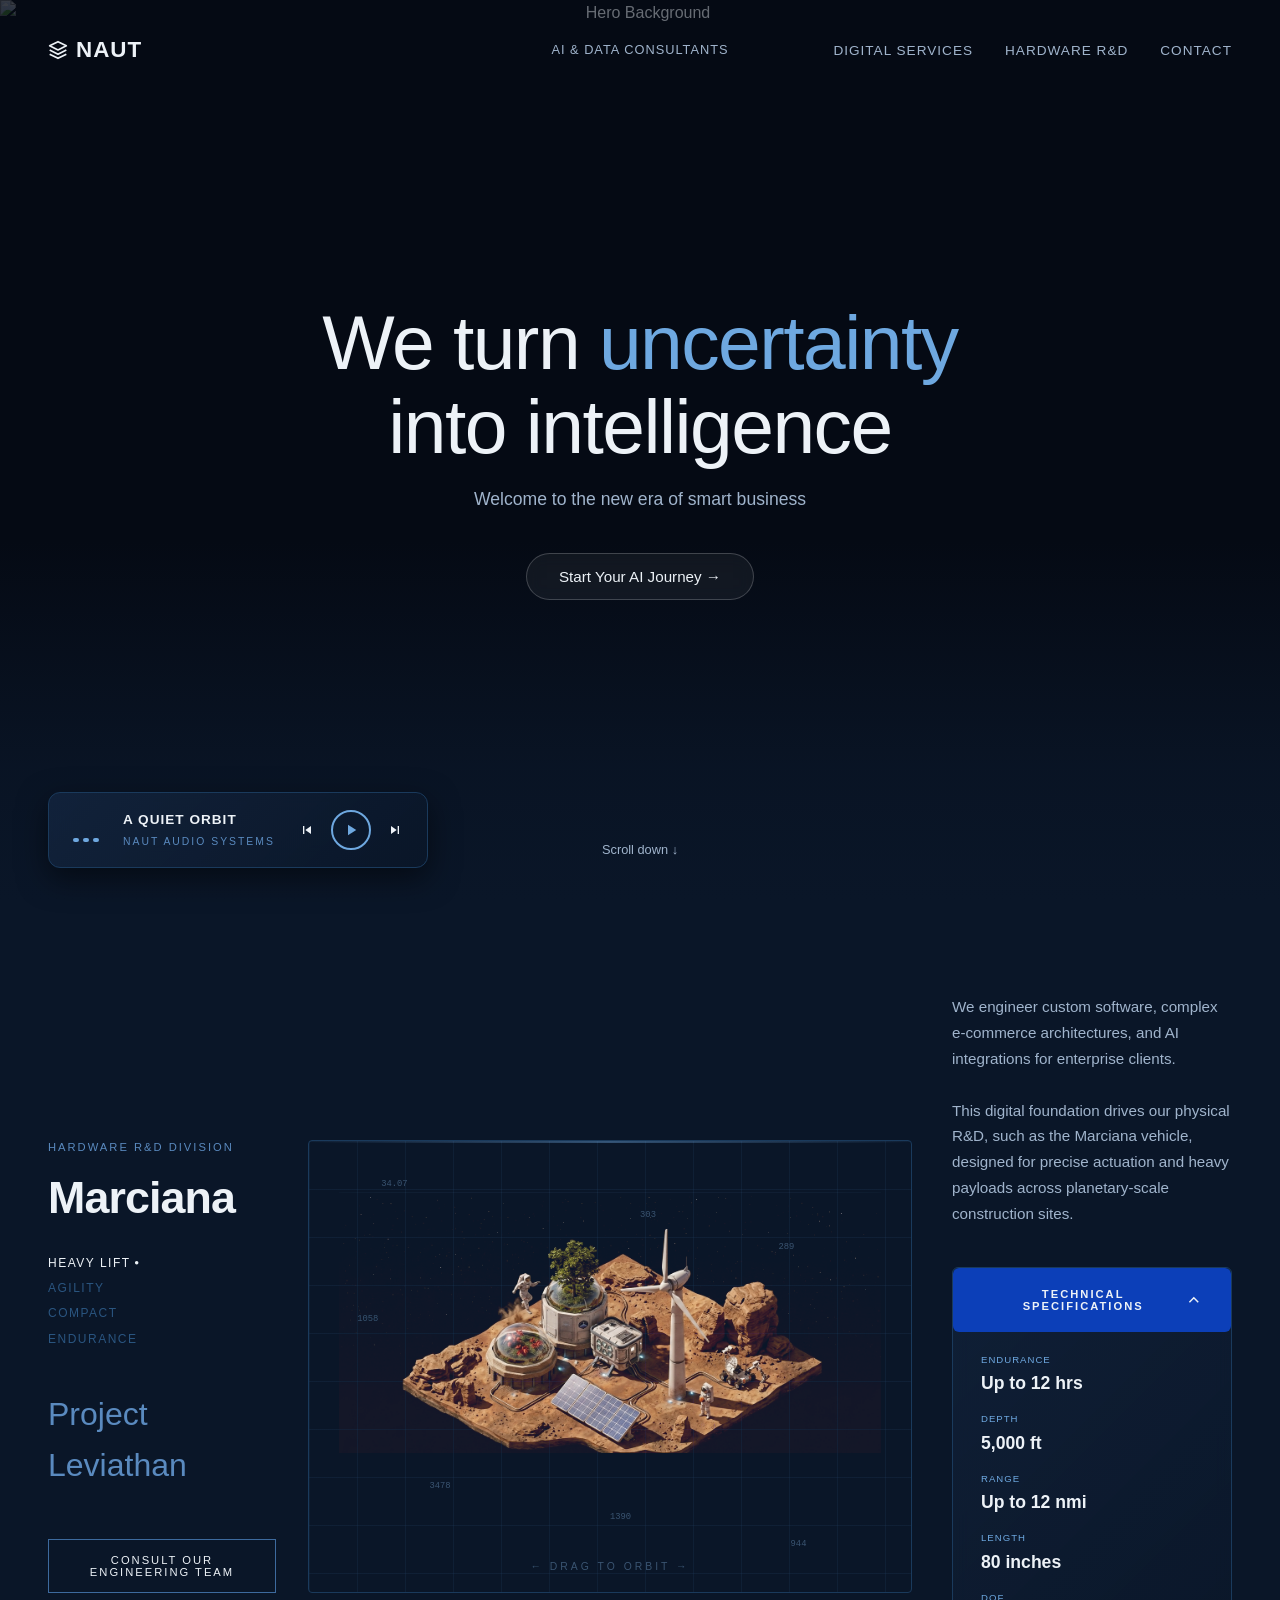
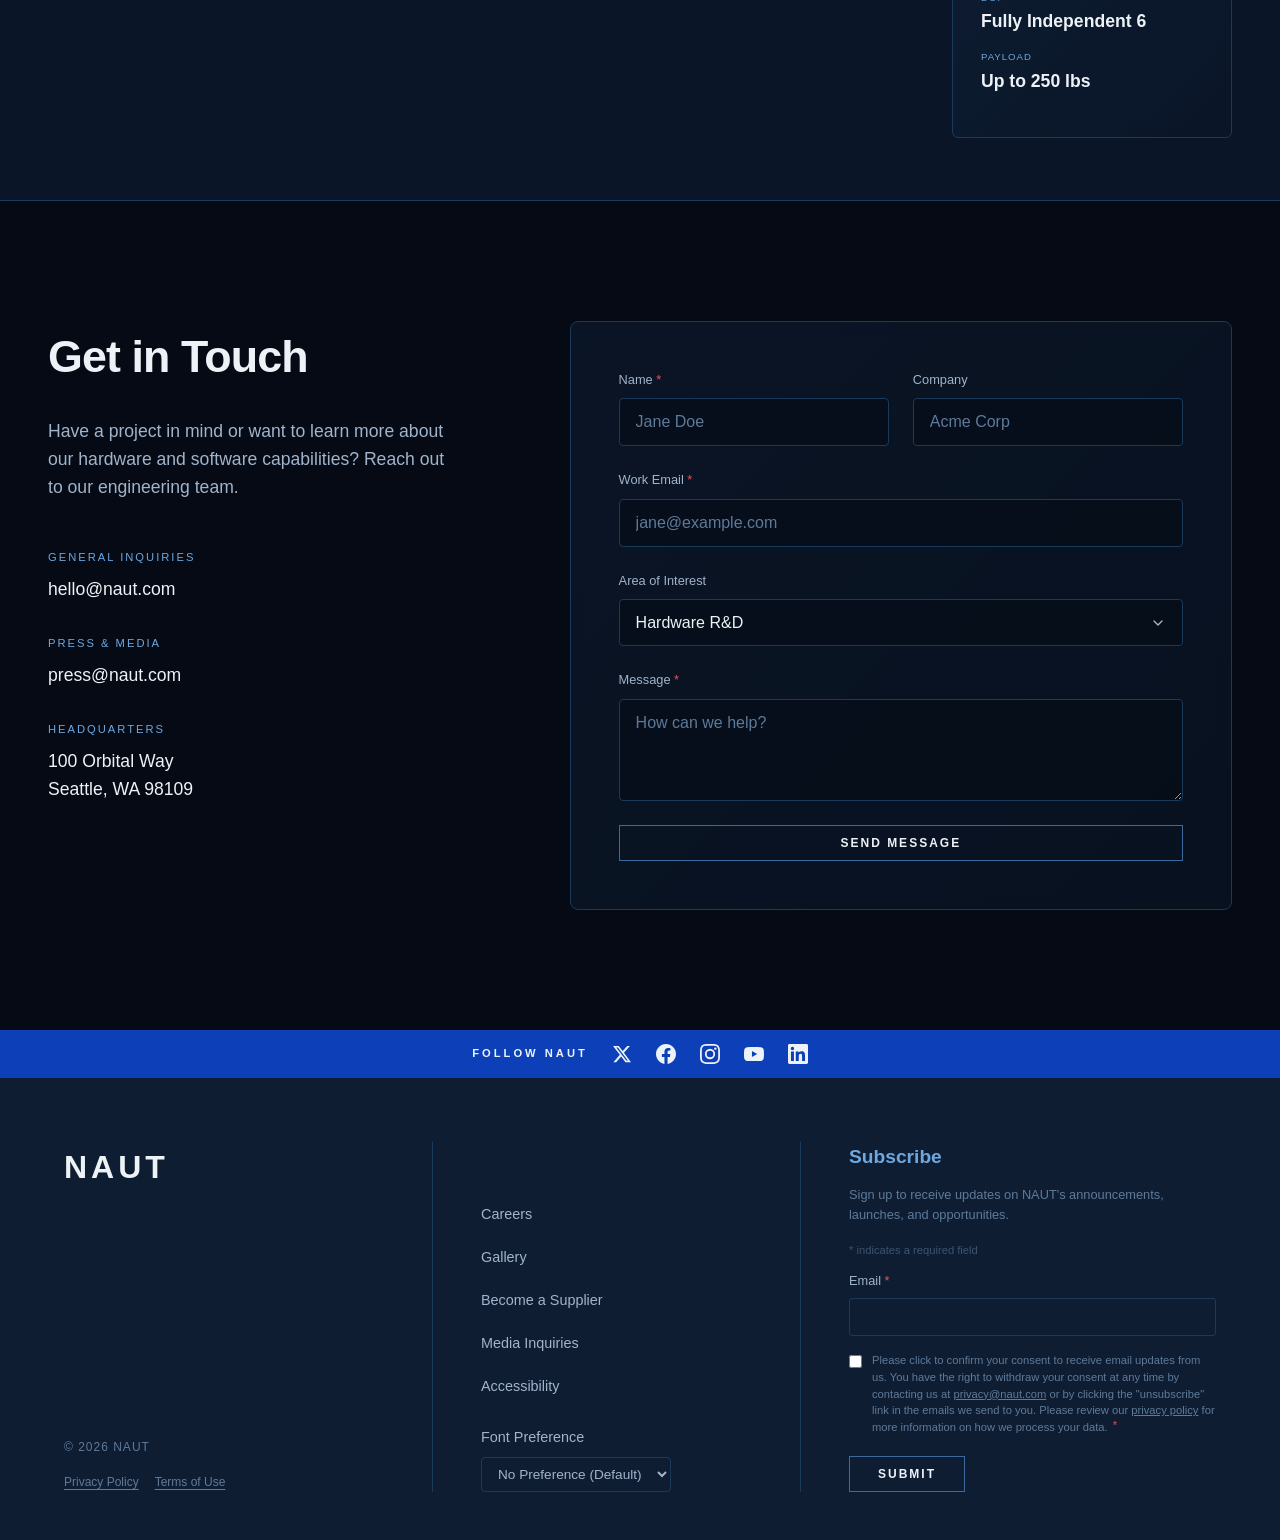
==== index.html @ 8560b568 "Initial commit: Platform foundation and documentation setup" ====
<!DOCTYPE html>
<html lang="en">

<head>
    <meta charset="UTF-8">
    <meta name="viewport" content="width=device-width, initial-scale=1.0">
    <title>NAUT | Software & Engineering Solutions</title>
    <link rel="stylesheet" href="css/styles.css">
</head>

<body>

    <header>
        <div class="logo">
            <svg viewBox="0 0 24 24" width="20" height="20" fill="currentColor" style="margin-right: 8px;"><path d="M12 2L2 7l10 5 10-5-10-5zM2 17l10 5 10-5M2 12l10 5 10-5" stroke="currentColor" stroke-width="2" stroke-linejoin="round" fill="none"/></svg>
            NAUT
        </div>
        <div class="header-subtitle">AI & Data Consultants</div>
        <button class="burger" id="burger-btn" aria-label="Toggle menu">
            <span></span>
            <span></span>
            <span></span>
        </button>
        <nav id="main-nav">
            <ul>
                <li><a href="#solutions">Digital Services</a></li>
                <li><a href="#technology">Hardware R&D</a></li>
                <li><a href="#contact">Contact</a></li>
            </ul>
        </nav>
    </header>

    <section class="hero">
        <img src="assets/images/Gemini_Generated_Image_1kzd0q1kzd0q1kzd.png" class="hero-bg" alt="Hero Background">
        <div class="hero-overlay"></div>
        <div class="hero-content">
            <h1>We turn <span class="text-highlight">uncertainty</span><br>into intelligence</h1>
            <p>Welcome to the new era of smart business</p>
            <button class="btn btn-pill">Start Your AI Journey &rarr;</button>
        </div>
        <div class="scroll-down">
            Scroll down &darr;
        </div>
    </section>

    <section id="solutions" class="showcase">

                <div class="showcase-left">
            <span class="showcase-label">Hardware R&D Division</span>
            <h2 class="showcase-title">Marciana</h2>
            <ul class="showcase-tags" id="showcase-tags">
                <li class="active" data-category="heavy-lift">Heavy Lift</li>
                <li data-category="agility">Agility</li>
                <li data-category="compact">Compact</li>
                <li data-category="endurance">Endurance</li>
            </ul>
            <p class="showcase-subtitle">Project Leviathan</p>
            <button class="btn-outline">Consult Our Engineering Team</button>
        </div>

                <div class="showcase-center">
            <div class="grid-viewport">
                                <span class="coord" style="top:8%;left:12%">34.07</span>
                <span class="coord" style="top:15%;left:55%">303</span>
                <span class="coord" style="top:22%;left:78%">289</span>
                <span class="coord" style="top:38%;left:8%">1058</span>
                <span class="coord" style="top:50%;left:30%">172</span>
                <span class="coord" style="top:62%;left:65%">864</span>
                <span class="coord" style="top:75%;left:20%">3478</span>
                <span class="coord" style="top:82%;left:50%">1390</span>
                <span class="coord" style="top:88%;left:80%">944</span>

                <img src="assets/images/base-marciana.png" alt="Base Marciana" class="base-marciana">
                <span class="orbit-hint">← Drag to orbit →</span>
            </div>
        </div>

                <div class="showcase-right">
            <p class="showcase-desc" id="showcase-desc">
                We engineer custom software, complex e-commerce architectures, and AI integrations for enterprise clients. 
                <br><br>
                This digital foundation drives our physical R&D, such as the Marciana vehicle, designed for precise actuation and heavy payloads across planetary-scale construction sites.
            </p>

            <div class="specs-panel">
                <button class="specs-panel-header" id="specs-toggle" aria-expanded="true">
                    <span>Technical Specifications</span>
                    <svg class="specs-chevron" viewBox="0 0 24 24" width="18" height="18" fill="none" stroke="currentColor" stroke-width="2"><polyline points="6 9 12 15 18 9"/></svg>
                </button>
                <div class="specs-body open" id="specs-body">
                    <div class="spec-row">
                        <div class="spec-label" id="spec-label-0">Endurance</div>
                        <div class="spec-value" id="spec-value-0">Up to 12 hrs</div>
                    </div>
                    <div class="spec-row">
                        <div class="spec-label" id="spec-label-1">Depth</div>
                        <div class="spec-value" id="spec-value-1">5,000 ft</div>
                    </div>
                    <div class="spec-row">
                        <div class="spec-label" id="spec-label-2">Range</div>
                        <div class="spec-value" id="spec-value-2">Up to 12 nmi</div>
                    </div>
                    <div class="spec-row">
                        <div class="spec-label" id="spec-label-3">Length</div>
                        <div class="spec-value" id="spec-value-3">80 inches</div>
                    </div>
                    <div class="spec-row">
                        <div class="spec-label" id="spec-label-4">DoF</div>
                        <div class="spec-value" id="spec-value-4">Fully Independent 6</div>
                    </div>
                    <div class="spec-row">
                        <div class="spec-label" id="spec-label-5">Payload</div>
                        <div class="spec-value" id="spec-value-5">Up to 250 lbs</div>
                    </div>
                </div>
            </div>
        </div>

    </section>

    <section id="contact" class="contact-section">
        <div class="contact-container">
            <div class="contact-info">
                <h2>Get in Touch</h2>
                <p>Have a project in mind or want to learn more about our hardware and software capabilities? Reach out to our engineering team.</p>
                <div class="contact-details">
                    <div class="contact-item">
                        <span class="contact-label">General Inquiries</span>
                        <a href="mailto:hello@naut.com">hello@naut.com</a>
                    </div>
                    <div class="contact-item">
                        <span class="contact-label">Press & Media</span>
                        <a href="mailto:press@naut.com">press@naut.com</a>
                    </div>
                    <div class="contact-item">
                        <span class="contact-label">Headquarters</span>
                        <address>100 Orbital Way<br>Seattle, WA 98109</address>
                    </div>
                </div>
            </div>
            <div class="contact-form-wrapper">
                <form class="contact-form" onsubmit="return false;">
                    <div class="form-row">
                        <div class="form-group">
                            <label for="contact-name">Name <span class="req">*</span></label>
                            <input type="text" id="contact-name" placeholder="Jane Doe" required>
                        </div>
                        <div class="form-group">
                            <label for="contact-company">Company</label>
                            <input type="text" id="contact-company" placeholder="Acme Corp">
                        </div>
                    </div>
                    <div class="form-group">
                        <label for="contact-email">Work Email <span class="req">*</span></label>
                        <input type="email" id="contact-email" placeholder="jane@example.com" required>
                    </div>
                    <div class="form-group">
                        <label for="contact-interest">Area of Interest</label>
                        <select id="contact-interest">
                            <option value="hardware">Hardware R&D</option>
                            <option value="software">Digital Services</option>
                            <option value="other">Other / General</option>
                        </select>
                    </div>
                    <div class="form-group">
                        <label for="contact-message">Message <span class="req">*</span></label>
                        <textarea id="contact-message" rows="4" placeholder="How can we help?" required></textarea>
                    </div>
                    <button type="submit" class="btn-submit">Send Message</button>
                </form>
            </div>
        </div>
    </section>

    <footer>
                <div class="footer-social-bar">
            <span>Follow NAUT</span>
            <a href="#" aria-label="X / Twitter">
                <svg viewBox="0 0 24 24"><path d="M18.244 2.25h3.308l-7.227 8.26 8.502 11.24H16.17l-5.214-6.817L4.99 21.75H1.68l7.73-8.835L1.254 2.25H8.08l4.713 6.231zm-1.161 17.52h1.833L7.084 4.126H5.117z"/></svg>
            </a>
            <a href="#" aria-label="Facebook">
                <svg viewBox="0 0 24 24"><path d="M24 12.073c0-6.627-5.373-12-12-12s-12 5.373-12 12c0 5.99 4.388 10.954 10.125 11.854v-8.385H7.078v-3.47h3.047V9.43c0-3.007 1.792-4.669 4.533-4.669 1.312 0 2.686.235 2.686.235v2.953H15.83c-1.491 0-1.956.925-1.956 1.874v2.25h3.328l-.532 3.47h-2.796v8.385C19.612 23.027 24 18.062 24 12.073z"/></svg>
            </a>
            <a href="#" aria-label="Instagram">
                <svg viewBox="0 0 24 24"><path d="M12 2.163c3.204 0 3.584.012 4.85.07 3.252.148 4.771 1.691 4.919 4.919.058 1.265.069 1.645.069 4.849 0 3.205-.012 3.584-.069 4.849-.149 3.225-1.664 4.771-4.919 4.919-1.266.058-1.644.07-4.85.07-3.204 0-3.584-.012-4.849-.07-3.26-.149-4.771-1.699-4.919-4.92-.058-1.265-.07-1.644-.07-4.849 0-3.204.013-3.583.07-4.849.149-3.227 1.664-4.771 4.919-4.919 1.266-.057 1.645-.069 4.849-.069zM12 0C8.741 0 8.333.014 7.053.072 2.695.272.273 2.69.073 7.052.014 8.333 0 8.741 0 12c0 3.259.014 3.668.072 4.948.2 4.358 2.618 6.78 6.98 6.98C8.333 23.986 8.741 24 12 24c3.259 0 3.668-.014 4.948-.072 4.354-.2 6.782-2.618 6.979-6.98.059-1.28.073-1.689.073-4.948 0-3.259-.014-3.667-.072-4.947-.196-4.354-2.617-6.78-6.979-6.98C15.668.014 15.259 0 12 0zm0 5.838a6.162 6.162 0 100 12.324 6.162 6.162 0 000-12.324zM12 16a4 4 0 110-8 4 4 0 010 8zm6.406-11.845a1.44 1.44 0 100 2.881 1.44 1.44 0 000-2.881z"/></svg>
            </a>
            <a href="#" aria-label="YouTube">
                <svg viewBox="0 0 24 24"><path d="M23.498 6.186a3.016 3.016 0 00-2.122-2.136C19.505 3.545 12 3.545 12 3.545s-7.505 0-9.377.505A3.017 3.017 0 00.502 6.186C0 8.07 0 12 0 12s0 3.93.502 5.814a3.016 3.016 0 002.122 2.136c1.871.505 9.376.505 9.376.505s7.505 0 9.377-.505a3.015 3.015 0 002.122-2.136C24 15.93 24 12 24 12s0-3.93-.502-5.814zM9.545 15.568V8.432L15.818 12l-6.273 3.568z"/></svg>
            </a>
            <a href="#" aria-label="LinkedIn">
                <svg viewBox="0 0 24 24"><path d="M20.447 20.452h-3.554v-5.569c0-1.328-.027-3.037-1.852-3.037-1.853 0-2.136 1.445-2.136 2.939v5.667H9.351V9h3.414v1.561h.046c.477-.9 1.637-1.85 3.37-1.85 3.601 0 4.267 2.37 4.267 5.455v6.286zM5.337 7.433a2.062 2.062 0 01-2.063-2.065 2.064 2.064 0 112.063 2.065zm1.782 13.019H3.555V9h3.564v11.452zM22.225 0H1.771C.792 0 0 .774 0 1.729v20.542C0 23.227.792 24 1.771 24h20.451C23.2 24 24 23.227 24 22.271V1.729C24 .774 23.2 0 22.222 0h.003z"/></svg>
            </a>
        </div>

                <div class="footer-main">

                        <div class="footer-brand">
                <div class="footer-logo">NAUT</div>
                <div>
                    <p class="footer-copyright">&copy; 2026 NAUT</p>
                    <div class="footer-legal">
                        <a href="#">Privacy Policy</a>
                        <a href="#">Terms of Use</a>
                    </div>
                </div>
            </div>

                        <nav class="footer-nav">
                <a href="#">Careers</a>
                <a href="#">Gallery</a>
                <a href="#">Become a Supplier</a>
                <a href="#">Media Inquiries</a>
                <a href="#">Accessibility</a>
                <div class="font-pref">
                    <label>Font Preference</label>
                    <select>
                        <option>No Preference (Default)</option>
                        <option>Sans-Serif</option>
                        <option>Serif</option>
                        <option>Monospace</option>
                    </select>
                </div>
            </nav>

                        <div class="footer-subscribe">
                <h3>Subscribe</h3>
                <p>Sign up to receive updates on NAUT's announcements, launches, and opportunities.</p>
                <p class="required-note">* indicates a required field</p>
                <form onsubmit="return false;">
                    <label class="email-label">Email <span class="req">*</span></label>
                    <input type="email" id="footer-email" placeholder="" required>
                    <div class="consent">
                        <input type="checkbox" id="footer-consent">
                        <span>
                            Please click to confirm your consent to receive email updates from us. You have the right to withdraw your consent at any time by contacting us at <a href="#">privacy@naut.com</a> or by clicking the "unsubscribe" link in the emails we send to you. Please review our <a href="#">privacy policy</a> for more information on how we process your data. <span class="req">*</span>
                        </span>
                    </div>
                    <button type="submit" class="btn-submit">Submit</button>
                </form>
            </div>

        </div>
    <!-- Audio Player Component -->
    <div class="audio-player">
        <audio id="bg-audio">
            <source src="assets/audio/A_Quiet_Orbit.mp3" type="audio/mpeg">
        </audio>
        <div class="eq-visualizer">
            <span class="bar"></span>
            <span class="bar"></span>
            <span class="bar"></span>
        </div>
        <div class="track-info">
            <div class="track-title" id="track-title-el">A QUIET ORBIT</div>
            <div class="track-artist" id="track-artist-el">NAUT AUDIO SYSTEMS</div>
        </div>
        <div class="player-controls">
            <button class="ctrl-btn prev-btn" aria-label="Previous">
                <svg viewBox="0 0 24 24" width="16" height="16" fill="currentColor"><path d="M6 6h2v12H6zm3.5 6l8.5 6V6z"/></svg>
            </button>
            <button class="ctrl-btn play-btn" id="play-pause-btn" aria-label="Play/Pause">
                <!-- Play Icon -->
                <svg class="play-icon" viewBox="0 0 24 24" width="18" height="18" fill="currentColor"><path d="M8 5v14l11-7z"/></svg>
                <!-- Pause Icon -->
                <svg class="pause-icon" viewBox="0 0 24 24" width="18" height="18" fill="currentColor" style="display:none;"><path d="M6 19h4V5H6v14zm8-14v14h4V5h-4z"/></svg>
            </button>
            <button class="ctrl-btn next-btn" aria-label="Next">
                <svg viewBox="0 0 24 24" width="16" height="16" fill="currentColor"><path d="M6 18l8.5-6L6 6v12zM16 6v12h2V6h-2z"/></svg>
            </button>
        </div>
    </div>

    <script>
        // Burger menu toggle
        const burger = document.getElementById('burger-btn');
        const nav = document.getElementById('main-nav');
        burger.addEventListener('click', () => {
            burger.classList.toggle('active');
            nav.classList.toggle('open');
        });
        nav.querySelectorAll('a').forEach(link => {
            link.addEventListener('click', () => {
                burger.classList.remove('active');
                nav.classList.remove('open');
            });
        });

        // Specs panel accordion
        const specsToggle = document.getElementById('specs-toggle');
        const specsBody = document.getElementById('specs-body');
        specsToggle.addEventListener('click', () => {
            const expanded = specsToggle.getAttribute('aria-expanded') === 'true';
            specsToggle.setAttribute('aria-expanded', !expanded);
            specsBody.classList.toggle('open');
        });

        // --- Category data ---
        const categoryData = {
            'heavy-lift': {
                desc: 'We engineer custom software, complex e-commerce architectures, and AI integrations for enterprise clients.<br><br>This digital foundation drives our physical R&D, such as the Marciana vehicle, designed for precise actuation and heavy payloads across planetary-scale construction sites.',
                specs: [
                    { label: 'Endurance',  value: 'Up to 12 hrs' },
                    { label: 'Depth',      value: '5,000 ft' },
                    { label: 'Range',      value: 'Up to 12 nmi' },
                    { label: 'Length',     value: '80 inches' },
                    { label: 'DoF',        value: 'Fully Independent 6' },
                    { label: 'Payload',    value: 'Up to 250 lbs' }
                ]
            },
            'agility': {
                desc: 'Our digital infrastructure supports rapid scaling and complex operational logic for modern businesses.<br><br>In the physical realm, this technology translates to autonomous maneuvering and high-speed repositioning in complex terrain.',
                specs: [
                    { label: 'Endurance',  value: 'Up to 6 hrs' },
                    { label: 'Max Speed',  value: '8.5 knots' },
                    { label: 'Range',      value: 'Up to 18 nmi' },
                    { label: 'Length',     value: '52 inches' },
                    { label: 'DoF',        value: 'Fully Independent 6' },
                    { label: 'Turn Radius', value: '< 2 ft' }
                ]
            },
            'compact': {
                desc: 'We build lightweight, highly efficient APIs and digital networks that deploy instantly.<br><br>This philosophy mirrors our hardware R&D: designing man-portable physical systems with a minimal deployment footprint.',
                specs: [
                    { label: 'Endurance',  value: 'Up to 4 hrs' },
                    { label: 'Depth',      value: '1,000 ft' },
                    { label: 'Range',      value: 'Up to 5 nmi' },
                    { label: 'Length',     value: '32 inches' },
                    { label: 'Weight',     value: '18 lbs' },
                    { label: 'Payload',    value: 'Up to 15 lbs' }
                ]
            },
            'endurance': {
                desc: 'Our enterprise software solutions are engineered for maximum operational uptime and sustained performance.<br><br>In tandem, NAUT Labs builds autonomous physical systems featuring advanced power management for long-duration tasks.',
                specs: [
                    { label: 'Endurance',  value: 'Up to 48 hrs' },
                    { label: 'Depth',      value: '3,000 ft' },
                    { label: 'Range',      value: 'Up to 60 nmi' },
                    { label: 'Length',     value: '96 inches' },
                    { label: 'DoF',        value: 'Fully Independent 4' },
                    { label: 'Payload',    value: 'Up to 120 lbs' }
                ]
            }
        };

        // Tag switching
        const tags = document.querySelectorAll('#showcase-tags li');
        const descEl = document.getElementById('showcase-desc');

        tags.forEach(tag => {
            tag.addEventListener('click', () => {
                // Update active class
                tags.forEach(t => t.classList.remove('active'));
                tag.classList.add('active');

                const cat = tag.dataset.category;
                const data = categoryData[cat];
                if (!data) return;

                // Update description
                descEl.innerHTML = data.desc;

                // Update spec rows
                data.specs.forEach((spec, i) => {
                    const labelEl = document.getElementById('spec-label-' + i);
                    const valueEl = document.getElementById('spec-value-' + i);
                    if (labelEl && valueEl) {
                        labelEl.textContent = spec.label;
                        valueEl.textContent = spec.value;
                    }
                });

                // Ensure specs are expanded
                specsToggle.setAttribute('aria-expanded', 'true');
                specsBody.classList.add('open');
            });
        });
        // --- AUDIO PLAYER LOGIC ---
        const tracks = [
            { title: "A QUIET ORBIT", artist: "NAUT AUDIO SYSTEMS", src: "assets/audio/A_Quiet_Orbit.mp3" },
            { title: "THE FINAL NEBULA HYMN", artist: "NAUT AUDIO SYSTEMS", src: "assets/audio/The_Final_Nebula_Hymn.mp3" }
        ];
        let currentTrackIndex = 0;

        const audioEl = document.getElementById('bg-audio');
        const playPauseBtn = document.getElementById('play-pause-btn');
        const prevBtn = document.querySelector('.prev-btn');
        const nextBtn = document.querySelector('.next-btn');
        const playIcon = playPauseBtn.querySelector('.play-icon');
        const pauseIcon = playPauseBtn.querySelector('.pause-icon');
        const eqVisualizer = document.querySelector('.eq-visualizer');
        const trackTitleEl = document.getElementById('track-title-el');
        const trackArtistEl = document.getElementById('track-artist-el');

        function loadTrack(index) {
            trackTitleEl.textContent = tracks[index].title;
            trackArtistEl.textContent = tracks[index].artist;
            audioEl.src = tracks[index].src;
            audioEl.load();
        }

        function togglePlayPause() {
            if (audioEl.paused) {
                audioEl.play().catch(e => console.error("Playback failed:", e));
                playIcon.style.display = 'none';
                pauseIcon.style.display = 'block';
                eqVisualizer.classList.add('playing');
            } else {
                audioEl.pause();
                playIcon.style.display = 'block';
                pauseIcon.style.display = 'none';
                eqVisualizer.classList.remove('playing');
            }
        }

        playPauseBtn.addEventListener('click', togglePlayPause);

        prevBtn.addEventListener('click', () => {
            currentTrackIndex = (currentTrackIndex - 1 + tracks.length) % tracks.length;
            const wasPlaying = !audioEl.paused;
            loadTrack(currentTrackIndex);
            if (wasPlaying) {
                audioEl.play().catch(e => console.error("Playback failed:", e));
            } else {
                // Ensure icons and EQ are synced if we're paused
                playIcon.style.display = 'block';
                pauseIcon.style.display = 'none';
                eqVisualizer.classList.remove('playing');
            }
        });

        nextBtn.addEventListener('click', () => {
            currentTrackIndex = (currentTrackIndex + 1) % tracks.length;
            const wasPlaying = !audioEl.paused;
            loadTrack(currentTrackIndex);
            if (wasPlaying) {
                audioEl.play().catch(e => console.error("Playback failed:", e));
            } else {
                playIcon.style.display = 'block';
                pauseIcon.style.display = 'none';
                eqVisualizer.classList.remove('playing');
            }
        });

        audioEl.addEventListener('ended', () => {
            currentTrackIndex = (currentTrackIndex + 1) % tracks.length;
            loadTrack(currentTrackIndex);
            audioEl.play().catch(e => console.error("Playback failed:", e));
        });
    </script>

</body>

</html>
---- css/styles.css ----
/* ============================================
   NAUT — Unified Design System
   Color Palette: Deep Navy + Electric Blue
   ============================================ */

/* --- DESIGN TOKENS --- */
:root {
    /* Backgrounds — darkest to lightest */
    --bg-void:      #050a14;   /* Deepest: hero, body */
    --bg-deep:      #0a1628;   /* Showcase section */
    --bg-surface:   #0f1d32;   /* Footer, cards */
    --bg-elevated:  #142640;   /* Panels, inputs on hover */

    /* Accent / Brand blue — core accent family */
    --accent-100:   #1a3a5c;   /* Subtle borders, dividers */
    --accent-200:   #2a5580;   /* Inactive tags, muted elements */
    --accent-300:   #3d6a9e;   /* Borders, outlines */
    --accent-400:   #5a8abf;   /* Labels, secondary text */
    --accent-500:   #6ea8e0;   /* Primary accent (links, highlights) */
    --accent-600:   #8fc2f0;   /* Hover states, glows */

    /* Text hierarchy */
    --text-primary:   #edf2f7; /* Headings, primary text */
    --text-secondary: #a0b4cc; /* Body copy, descriptions */
    --text-muted:     #5e7a99; /* Captions, placeholders, inactive */
    --text-faint:     #3a5471; /* Coordinate labels, very subtle text */

    /* Functional */
    --danger:       #e85555;   /* Required markers */
    --social-bar:   #0c3fb8;   /* Social media strip */
    --glow:         rgba(110, 168, 224, 0.15); /* Accent glow / shadows */
    --grid-line:    rgba(42, 85, 128, 0.15);   /* Grid lines in viewport */

    /* Typography */
    --font-main: 'Inter', -apple-system, BlinkMacSystemFont, "Segoe UI", Roboto, Helvetica, Arial, sans-serif;
}

/* --- RESET & GLOBAL --- */
* {
    margin: 0;
    padding: 0;
    box-sizing: border-box;
}

body {
    background-color: var(--bg-void);
    color: var(--text-primary);
    font-family: var(--font-main);
    -webkit-font-smoothing: antialiased;
    line-height: 1.6;
}

a {
    text-decoration: none;
    color: var(--text-primary);
    transition: color 0.3s ease, opacity 0.3s ease;
}

a:hover {
    color: var(--accent-500);
    opacity: 1;
}

/* --- NAVIGATION --- */
header {
    position: fixed;
    top: 0;
    width: 100%;
    padding: 32px 48px;
    display: grid;
    grid-template-columns: 1fr auto 1fr;
    align-items: center;
    z-index: 100;
}

.logo {
    display: flex;
    align-items: center;
    font-size: 1.4rem;
    font-weight: 700;
    letter-spacing: 1px;
}

.header-subtitle {
    font-size: 0.8rem;
    letter-spacing: 1px;
    color: var(--text-secondary);
    text-transform: uppercase;
}

/* Burger button — hidden on desktop */
.burger {
    display: none;
    background: none;
    border: none;
    cursor: pointer;
    padding: 4px;
    z-index: 110;
    flex-direction: column;
    justify-content: center;
    gap: 5px;
}

.burger span {
    display: block;
    width: 24px;
    height: 2px;
    background: var(--text-primary);
    border-radius: 2px;
    transition: transform 0.3s ease, opacity 0.3s ease;
}

.burger.active span:nth-child(1) {
    transform: translateY(7px) rotate(45deg);
}

.burger.active span:nth-child(2) {
    opacity: 0;
}

.burger.active span:nth-child(3) {
    transform: translateY(-7px) rotate(-45deg);
}

nav {
    display: flex;
    justify-content: flex-end;
}

nav ul {
    list-style: none;
    display: flex;
    gap: 32px;
}

nav ul li a {
    font-size: 0.85rem;
    font-weight: 500;
    letter-spacing: 1px;
    text-transform: uppercase;
    color: var(--text-secondary);
}

nav ul li a:hover {
    color: var(--text-primary);
}

/* --- HERO SECTION --- */
.hero {
    position: relative;
    height: 100vh;
    display: flex;
    flex-direction: column;
    justify-content: center;
    align-items: center;
    text-align: center;
    overflow: hidden;
    padding: 0 24px;
}

.hero-bg {
    position: absolute;
    top: 50%;
    left: 50%;
    min-width: 100%;
    min-height: 100%;
    transform: translate(-50%, -50%);
    object-fit: cover;
    z-index: 0;
}

.hero-overlay {
    position: absolute;
    inset: 0;
    background: 
        linear-gradient(to bottom, transparent 60%, rgba(10, 22, 40, 0.8) 85%, #0a1628 100%),
        radial-gradient(circle at center, rgba(5,10,20,0.3) 0%, rgba(5,10,20,0.8) 100%);
    z-index: 1;
}

.hero-content {
    position: relative;
    z-index: 2;
    display: flex;
    flex-direction: column;
    align-items: center;
}

.hero h1 {
    font-size: clamp(3rem, 6vw, 5rem);
    font-weight: 500;
    letter-spacing: -0.02em;
    margin-bottom: 16px;
    line-height: 1.1;
}

.text-highlight {
    color: var(--accent-500);
}

.hero p {
    font-size: 1.1rem;
    font-weight: 300;
    margin-bottom: 40px;
    color: var(--text-secondary);
}

.btn-pill {
    border-radius: 50px;
    padding: 14px 32px;
    background: rgba(255, 255, 255, 0.05);
    border: 1px solid rgba(255, 255, 255, 0.2);
    color: var(--text-primary);
    font-size: 0.95rem;
    cursor: pointer;
    transition: all 0.3s ease;
    backdrop-filter: blur(8px);
}

.btn-pill:hover {
    background: rgba(255, 255, 255, 0.15);
    border-color: rgba(255, 255, 255, 0.4);
}

.scroll-down {
    position: absolute;
    bottom: 40px;
    left: 50%;
    transform: translateX(-50%);
    font-size: 0.8rem;
    color: var(--text-secondary);
    z-index: 2;
    animation: bounce 2s infinite;
}

@keyframes bounce {
    0%, 20%, 50%, 80%, 100% { transform: translateY(0) translateX(-50%); }
    40% { transform: translateY(-10px) translateX(-50%); }
    60% { transform: translateY(-5px) translateX(-50%); }
}

/* --- TECHNOLOGY SHOWCASE (Ulysses-inspired) --- */
.showcase {
    background: var(--bg-deep);
    min-height: 100vh;
    display: grid;
    grid-template-columns: 260px 1fr 320px;
    gap: 0;
    padding: 80px 48px 48px;
    position: relative;
    overflow: hidden;
}

/* Left panel */
.showcase-left {
    display: flex;
    flex-direction: column;
    justify-content: center;
    padding-right: 32px;
}

.showcase-label {
    font-size: 0.7rem;
    letter-spacing: 2px;
    text-transform: uppercase;
    color: var(--accent-400);
    margin-bottom: 16px;
}

.showcase-title {
    font-size: 2.8rem;
    font-weight: 700;
    letter-spacing: -0.02em;
    line-height: 1.1;
    margin-bottom: 32px;
}

.showcase-tags {
    list-style: none;
    display: flex;
    flex-direction: column;
    gap: 6px;
    margin-bottom: 40px;
}

.showcase-tags li {
    font-size: 0.75rem;
    letter-spacing: 1.5px;
    text-transform: uppercase;
    color: var(--accent-200);
    cursor: pointer;
    transition: color 0.3s;
}

.showcase-tags li.active {
    color: var(--text-primary);
}

.showcase-tags li.active::after {
    content: ' ●';
    font-size: 0.5rem;
    vertical-align: middle;
}

.showcase-tags li:hover {
    color: var(--accent-600);
}

.showcase-subtitle {
    font-size: 2rem;
    font-weight: 300;
    color: var(--accent-400);
    margin-bottom: 48px;
}

.btn-outline {
    display: inline-block;
    padding: 14px 28px;
    border: 1px solid var(--accent-300);
    background: transparent;
    color: var(--text-primary);
    font-size: 0.7rem;
    letter-spacing: 2px;
    text-transform: uppercase;
    cursor: pointer;
    transition: all 0.3s ease;
    max-width: fit-content;
}

.btn-outline:hover {
    background: rgba(110, 168, 224, 0.1);
    border-color: var(--accent-600);
}

/* Center — image viewport */
.showcase-center {
    position: relative;
    display: flex;
    align-items: center;
    justify-content: center;
}

.grid-viewport {
    position: relative;
    width: 100%;
    aspect-ratio: 4 / 3;
    background:
        linear-gradient(var(--grid-line) 1px, transparent 1px),
        linear-gradient(90deg, var(--grid-line) 1px, transparent 1px);
    background-size: 48px 48px;
    border: 1px solid var(--accent-100);
    border-radius: 4px;
    overflow: hidden;
    display: flex;
    align-items: center;
    justify-content: center;
}

/* Subtle animated scan line */
.grid-viewport::after {
    content: '';
    position: absolute;
    top: 0;
    left: 0;
    right: 0;
    height: 2px;
    background: linear-gradient(90deg, transparent, var(--accent-500), transparent);
    opacity: 0.4;
    animation: scanline 4s linear infinite;
}

@keyframes scanline {
    0% { top: 0; }
    100% { top: 100%; }
}

/* Coordinate labels scattered on the grid */
.grid-viewport .coord {
    position: absolute;
    font-size: 0.55rem;
    color: var(--text-faint);
    font-family: 'Courier New', monospace;
    pointer-events: none;
    user-select: none;
}

.base-marciana {
    width: 90%;
    max-width: 700px;
    display: block;
    position: relative;
    z-index: 1;
    clip-path: polygon(0 0, 100% 0, 100% 75%, 0 75%);
    mix-blend-mode: lighten;
    filter: drop-shadow(0 8px 40px var(--glow));
}

.orbit-hint {
    position: absolute;
    bottom: 16px;
    left: 50%;
    transform: translateX(-50%);
    font-size: 0.65rem;
    letter-spacing: 3px;
    text-transform: uppercase;
    color: var(--text-faint);
}

/* Right panel */
.showcase-right {
    display: flex;
    flex-direction: column;
    justify-content: center;
    padding-left: 40px;
}

.showcase-desc {
    font-size: 0.95rem;
    line-height: 1.7;
    color: var(--text-secondary);
    margin-bottom: 40px;
}

.specs-panel {
    background: linear-gradient(135deg, rgba(20, 38, 64, 0.6), rgba(10, 22, 40, 0.8));
    border: 1px solid var(--accent-100);
    border-radius: 6px;
    backdrop-filter: blur(8px);
    overflow: hidden;
}

.specs-panel-header {
    display: flex;
    justify-content: space-between;
    align-items: center;
    width: 100%;
    padding: 20px 28px;
    background: var(--social-bar);
    border: none;
    border-radius: 6px;
    cursor: pointer;
    transition: background 0.3s;
}

.specs-panel-header:hover {
    background: #0e47d0;
}

.specs-panel-header span {
    font-size: 0.7rem;
    letter-spacing: 2px;
    text-transform: uppercase;
    color: var(--text-primary);
    font-weight: 600;
}

.specs-chevron {
    color: var(--text-primary);
    transition: transform 0.3s ease;
}

.specs-panel-header[aria-expanded="true"] .specs-chevron {
    transform: rotate(180deg);
}

/* Collapsible body */
.specs-body {
    max-height: 0;
    overflow: hidden;
    transition: max-height 0.4s ease, padding 0.4s ease;
    padding: 0 28px;
}

.specs-body.open {
    max-height: 500px;
    padding: 20px 28px 28px;
}

.spec-row {
    margin-bottom: 14px;
}

.spec-row .spec-label {
    font-size: 0.6rem;
    letter-spacing: 1px;
    text-transform: uppercase;
    color: var(--accent-500);
    margin-bottom: 2px;
}

.spec-row .spec-value {
    font-size: 1.1rem;
    font-weight: 600;
    color: var(--text-primary);
}

/* --- CONTACT SECTION --- */
.contact-section {
    background: var(--bg-void);
    padding: 120px 48px;
    border-top: 1px solid var(--accent-100);
}

.contact-container {
    max-width: 1200px;
    margin: 0 auto;
    display: grid;
    grid-template-columns: 1fr 1.5fr;
    gap: 80px;
}

.contact-info h2 {
    font-size: 2.8rem;
    font-weight: 700;
    letter-spacing: -0.02em;
    margin-bottom: 24px;
    color: var(--text-primary);
}

.contact-info p {
    font-size: 1.1rem;
    color: var(--text-secondary);
    margin-bottom: 48px;
    max-width: 400px;
}

.contact-details {
    display: flex;
    flex-direction: column;
    gap: 32px;
}

.contact-item {
    display: flex;
    flex-direction: column;
    gap: 8px;
}

.contact-label {
    font-size: 0.7rem;
    letter-spacing: 2px;
    text-transform: uppercase;
    color: var(--accent-500);
}

.contact-item a, .contact-item address {
    font-size: 1.1rem;
    font-style: normal;
    color: var(--text-primary);
}

.contact-item a:hover {
    color: var(--accent-600);
}

.contact-form-wrapper {
    background: linear-gradient(135deg, rgba(20, 38, 64, 0.4), rgba(10, 22, 40, 0.6));
    border: 1px solid var(--accent-100);
    border-radius: 8px;
    padding: 48px;
    backdrop-filter: blur(8px);
}

.contact-form {
    display: flex;
    flex-direction: column;
    gap: 24px;
}

.form-row {
    display: grid;
    grid-template-columns: 1fr 1fr;
    gap: 24px;
}

.form-group {
    display: flex;
    flex-direction: column;
    gap: 8px;
}

.form-group label {
    font-size: 0.8rem;
    color: var(--text-secondary);
}

.form-group label .req {
    color: var(--danger);
}

.form-group input,
.form-group select,
.form-group textarea {
    width: 100%;
    padding: 14px 16px;
    background: rgba(5, 10, 20, 0.5);
    border: 1px solid var(--accent-100);
    color: var(--text-primary);
    font-size: 1rem;
    font-family: var(--font-main);
    border-radius: 4px;
    transition: all 0.3s ease;
}

.form-group input::placeholder,
.form-group textarea::placeholder {
    color: var(--text-muted);
}

.form-group input:focus,
.form-group select:focus,
.form-group textarea:focus {
    outline: none;
    border-color: var(--accent-500);
    background: rgba(10, 22, 40, 0.8);
    box-shadow: 0 0 0 3px rgba(110, 168, 224, 0.1);
}

.form-group select {
    cursor: pointer;
    appearance: none;
    background-image: url("data:image/svg+xml;charset=UTF-8,%3csvg xmlns='http://www.w3.org/2000/svg' viewBox='0 0 24 24' fill='none' stroke='%23a0b4cc' stroke-width='2' stroke-linecap='round' stroke-linejoin='round'%3e%3cpolyline points='6 9 12 15 18 9'%3e%3c/polyline%3e%3c/svg%3e");
    background-repeat: no-repeat;
    background-position: right 16px center;
    background-size: 16px;
}

/* --- FOOTER --- */
.footer-social-bar {
    background: var(--social-bar);
    display: flex;
    align-items: center;
    justify-content: center;
    gap: 24px;
    padding: 14px 48px;
}

.footer-social-bar span {
    font-size: 0.7rem;
    letter-spacing: 3px;
    text-transform: uppercase;
    font-weight: 600;
    color: var(--text-primary);
}

.footer-social-bar a {
    color: var(--text-primary);
    font-size: 1.1rem;
    transition: opacity 0.3s, transform 0.3s;
    display: flex;
    align-items: center;
}

.footer-social-bar a:hover {
    opacity: 0.8;
    transform: translateY(-2px);
    color: var(--text-primary);
}

.footer-social-bar svg {
    width: 20px;
    height: 20px;
    fill: currentColor;
}

footer {
    background: var(--bg-surface);
    padding: 0;
}

.footer-main {
    display: grid;
    grid-template-columns: 1fr 1fr 1.3fr;
    gap: 48px;
    padding: 64px 64px 48px;
    max-width: 1400px;
    margin: 0 auto;
}

/* Left column — branding */
.footer-brand {
    display: flex;
    flex-direction: column;
    justify-content: space-between;
}

.footer-logo {
    font-size: 2rem;
    font-weight: 800;
    letter-spacing: 4px;
    text-transform: uppercase;
    color: var(--text-primary);
    margin-bottom: 24px;
}

.footer-copyright {
    font-size: 0.75rem;
    color: var(--text-muted);
    text-transform: uppercase;
    letter-spacing: 1px;
    margin-bottom: 16px;
}

.footer-legal {
    display: flex;
    gap: 16px;
}

.footer-legal a {
    font-size: 0.75rem;
    color: var(--text-muted);
    text-decoration: underline;
    text-underline-offset: 3px;
    transition: color 0.3s;
}

.footer-legal a:hover {
    color: var(--accent-500);
    opacity: 1;
}

/* Center column — nav links */
.footer-nav {
    display: flex;
    flex-direction: column;
    gap: 20px;
    padding-left: 48px;
    border-left: 1px solid var(--accent-100);
}

.footer-nav a {
    font-size: 0.9rem;
    color: var(--text-secondary);
    transition: color 0.3s;
}

.footer-nav a:hover {
    color: var(--accent-500);
    opacity: 1;
}

.footer-nav .font-pref {
    margin-top: 8px;
}

.footer-nav .font-pref label {
    display: block;
    font-size: 0.9rem;
    color: var(--text-secondary);
    margin-bottom: 8px;
}

.footer-nav .font-pref select {
    background: transparent;
    border: 1px solid var(--accent-100);
    color: var(--text-secondary);
    padding: 8px 12px;
    font-size: 0.85rem;
    font-family: var(--font-main);
    border-radius: 4px;
    cursor: pointer;
    appearance: auto;
}

/* Right column — subscribe */
.footer-subscribe {
    padding-left: 48px;
    border-left: 1px solid var(--accent-100);
}

.footer-subscribe h3 {
    font-size: 1.2rem;
    font-weight: 600;
    color: var(--accent-500);
    margin-bottom: 12px;
}

.footer-subscribe p {
    font-size: 0.8rem;
    color: var(--text-muted);
    line-height: 1.6;
    margin-bottom: 16px;
}

.footer-subscribe .required-note {
    font-size: 0.7rem;
    color: var(--text-faint);
    margin-bottom: 12px;
}

.footer-subscribe label.email-label {
    display: block;
    font-size: 0.8rem;
    color: var(--text-secondary);
    margin-bottom: 6px;
}

.footer-subscribe label.email-label .req {
    color: var(--danger);
}

.footer-subscribe input[type="email"] {
    width: 100%;
    padding: 10px 14px;
    background: transparent;
    border: 1px solid var(--accent-100);
    color: var(--text-primary);
    font-size: 0.9rem;
    font-family: var(--font-main);
    border-radius: 3px;
    margin-bottom: 16px;
    transition: border-color 0.3s;
}

.footer-subscribe input[type="email"]:focus {
    outline: none;
    border-color: var(--accent-500);
}

.footer-subscribe .consent {
    display: flex;
    gap: 10px;
    align-items: flex-start;
    margin-bottom: 20px;
}

.footer-subscribe .consent input[type="checkbox"] {
    margin-top: 3px;
    accent-color: var(--accent-500);
    flex-shrink: 0;
}

.footer-subscribe .consent span {
    font-size: 0.7rem;
    color: var(--text-muted);
    line-height: 1.5;
}

.footer-subscribe .consent span .req {
    color: var(--danger);
    position: relative;
    top: -2px;
    margin-left: 2px;
}

.footer-subscribe .consent a {
    color: var(--text-muted);
    text-decoration: underline;
}

.footer-subscribe .consent a:hover {
    color: var(--accent-500);
}

.btn-submit {
    padding: 10px 28px;
    border: 1px solid var(--accent-300);
    background: transparent;
    color: var(--text-primary);
    font-size: 0.75rem;
    letter-spacing: 2px;
    text-transform: uppercase;
    font-weight: 700;
    cursor: pointer;
    transition: all 0.3s ease;
}

.btn-submit:hover {
    background: var(--accent-500);
    border-color: var(--accent-500);
    color: var(--bg-void);
}

/* --- RESPONSIVE --- */
@media (max-width: 1024px) {
    .showcase {
        grid-template-columns: 1fr;
        padding: 60px 24px;
        gap: 48px;
    }

    .contact-container {
        grid-template-columns: 1fr;
        gap: 64px;
    }

    .showcase-left,
    .showcase-right {
        padding: 0;
    }

    .showcase-title {
        font-size: 2rem;
    }

    .footer-main {
        grid-template-columns: 1fr;
        gap: 40px;
        padding: 48px 32px;
    }

    .footer-nav,
    .footer-subscribe {
        padding-left: 0;
        border-left: none;
        border-top: 1px solid var(--accent-100);
        padding-top: 32px;
    }
}

@media (max-width: 768px) {
    header {
        padding: 16px 24px;
    }

    .contact-section {
        padding: 80px 24px;
    }

    .contact-form-wrapper {
        padding: 32px 24px;
    }

    .form-row {
        grid-template-columns: 1fr;
    }
    /* Show burger */
    .burger {
        display: flex;
        margin-left: auto;
    }

    /* Full-screen mobile nav overlay */
    #main-nav {
        position: fixed;
        top: 0;
        right: 0;
        width: 100%;
        height: 100vh;
        background: var(--bg-surface);
        display: flex;
        align-items: flex-start;
        justify-content: flex-start;
        padding: 80px 32px 48px;
        opacity: 0;
        pointer-events: none;
        transform: translateX(100%);
        transition: opacity 0.35s ease, transform 0.35s ease;
        z-index: 105;
    }

    #main-nav.open {
        opacity: 1;
        pointer-events: all;
        transform: translateX(0);
    }

    #main-nav ul {
        flex-direction: column;
        align-items: flex-start;
        gap: 0;
        width: 100%;
    }

    #main-nav ul li {
        width: 100%;
        border-bottom: 1px solid var(--accent-100);
    }

    #main-nav ul li:first-child {
        border-top: 1px solid var(--accent-100);
    }

    #main-nav ul li a {
        display: block;
        padding: 20px 0;
        font-size: 1.2rem;
        font-weight: 500;
        letter-spacing: 1px;
        color: var(--text-secondary);
        text-transform: none;
    }

    #main-nav ul li a:hover,
    #main-nav ul li a:focus {
        color: var(--text-primary);
    }

    /* Burger X sits above the nav overlay */
    .burger {
        z-index: 110;
    }
    .hero h1 {
        font-size: 2.5rem;
    }

    .footer-social-bar {
        flex-wrap: wrap;
        padding: 14px 24px;
        gap: 16px;
    }
}

/* --- AUDIO PLAYER --- */
.audio-player {
    position: fixed;
    bottom: 32px;
    left: 48px;
    background: linear-gradient(135deg, rgba(20, 38, 64, 0.8), rgba(10, 22, 40, 0.95));
    border: 1px solid var(--accent-100);
    border-radius: 12px;
    padding: 16px 24px;
    display: flex;
    align-items: center;
    gap: 24px;
    z-index: 1000;
    backdrop-filter: blur(12px);
    box-shadow: 0 10px 30px rgba(0, 0, 0, 0.5);
}

.eq-visualizer {
    display: flex;
    align-items: flex-end;
    gap: 4px;
    height: 24px;
}

.eq-visualizer .bar {
    width: 6px;
    background-color: var(--accent-500);
    border-radius: 3px;
    height: 4px;
    transition: height 0.2s ease;
}

.eq-visualizer.playing .bar {
    animation: eq-bounce 1s infinite alternate ease-in-out;
}

.eq-visualizer.playing .bar:nth-child(1) { animation-delay: 0.1s; }
.eq-visualizer.playing .bar:nth-child(2) { animation-delay: 0.3s; }
.eq-visualizer.playing .bar:nth-child(3) { animation-delay: 0.0s; }

@keyframes eq-bounce {
    0% { height: 4px; }
    50% { height: 16px; }
    100% { height: 24px; }
}

.track-info {
    display: flex;
    flex-direction: column;
    gap: 4px;
    min-width: 150px;
}

.track-title {
    font-size: 0.85rem;
    font-weight: 700;
    letter-spacing: 1px;
    color: var(--text-primary);
}

.track-artist {
    font-size: 0.65rem;
    letter-spacing: 2px;
    color: var(--accent-400);
}

.player-controls {
    display: flex;
    align-items: center;
    gap: 16px;
}

.ctrl-btn {
    background: none;
    border: none;
    color: var(--text-primary);
    cursor: pointer;
    display: flex;
    align-items: center;
    justify-content: center;
    transition: color 0.3s, transform 0.3s;
}

.ctrl-btn:hover {
    color: var(--accent-500);
}

.play-btn {
    width: 40px;
    height: 40px;
    border-radius: 50%;
    border: 2px solid var(--accent-500);
    color: var(--accent-500);
}

.play-btn:hover {
    background: rgba(110, 168, 224, 0.1);
    transform: scale(1.05);
}

@media (max-width: 768px) {
    .audio-player {
        bottom: 20px;
        left: 20px;
        right: 20px;
        padding: 12px 16px;
        gap: 16px;
    }
    .track-info {
        min-width: auto;
        flex: 1;
    }
}
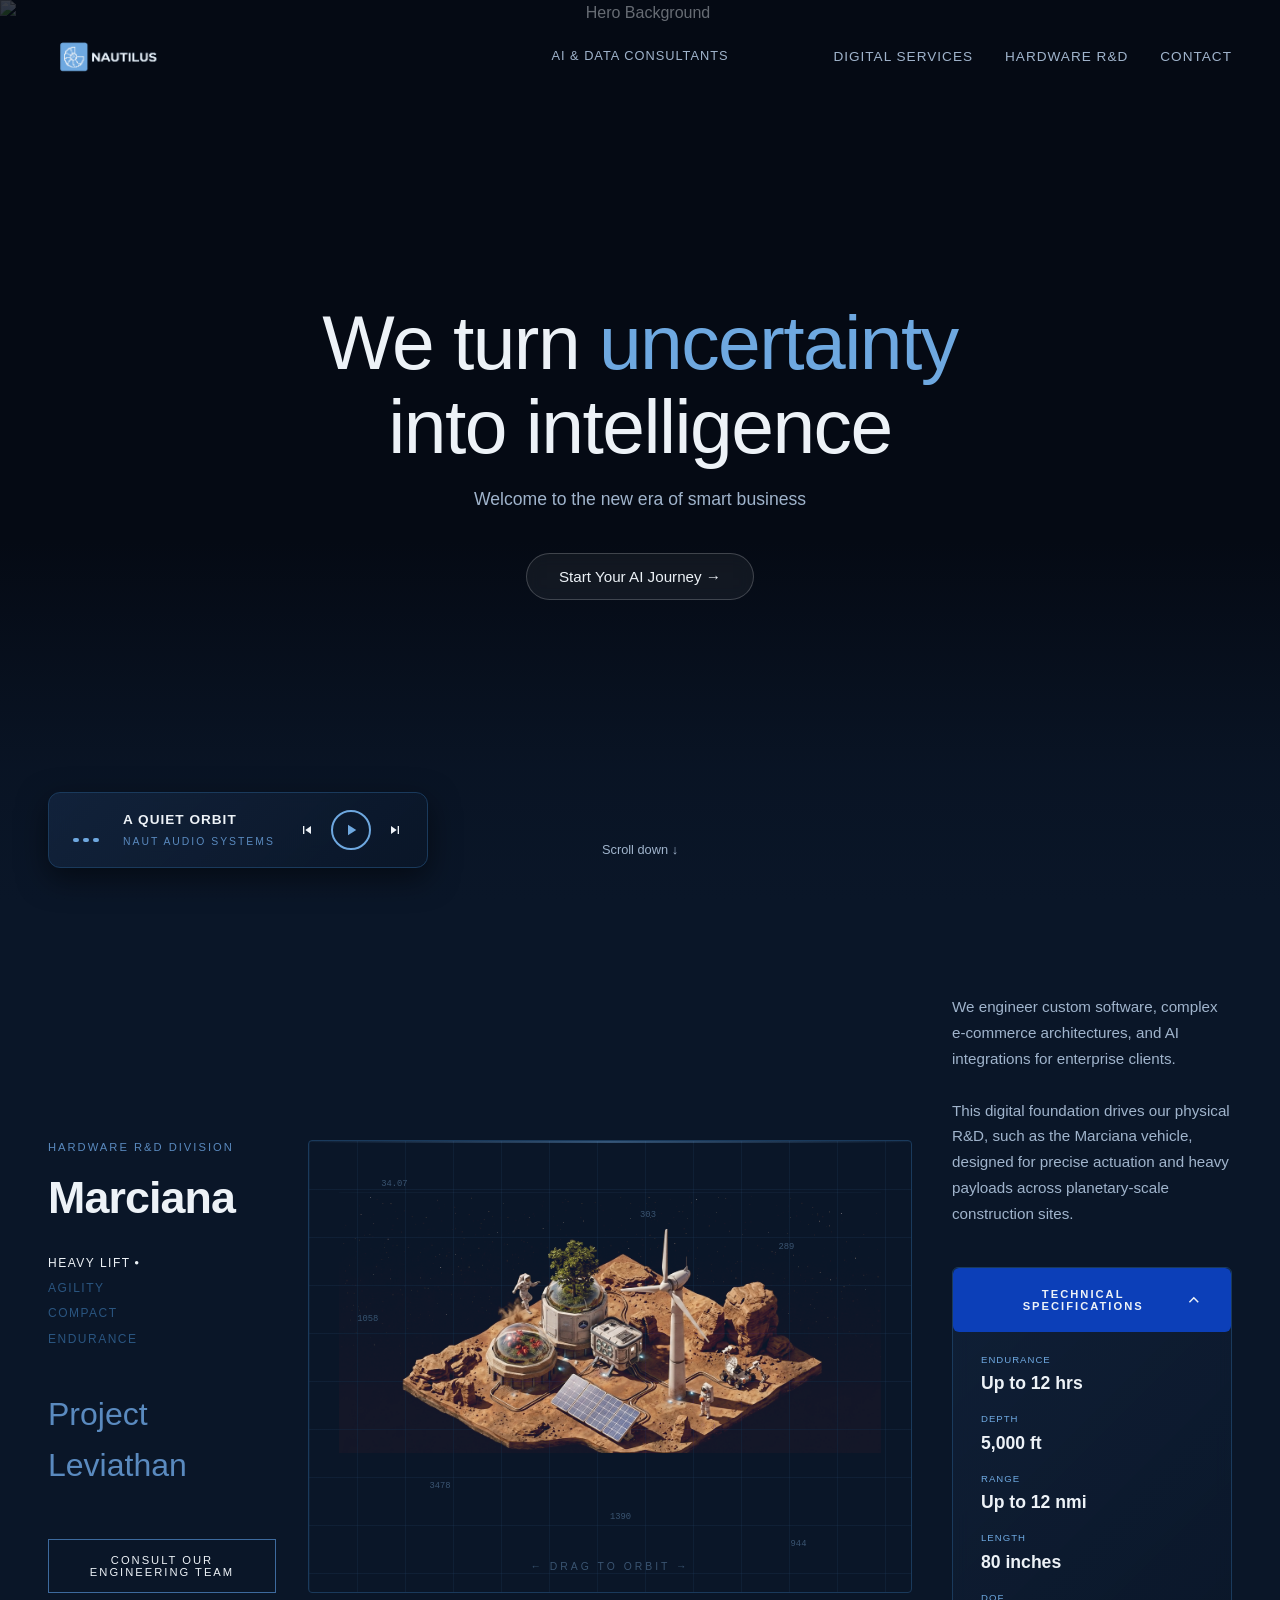
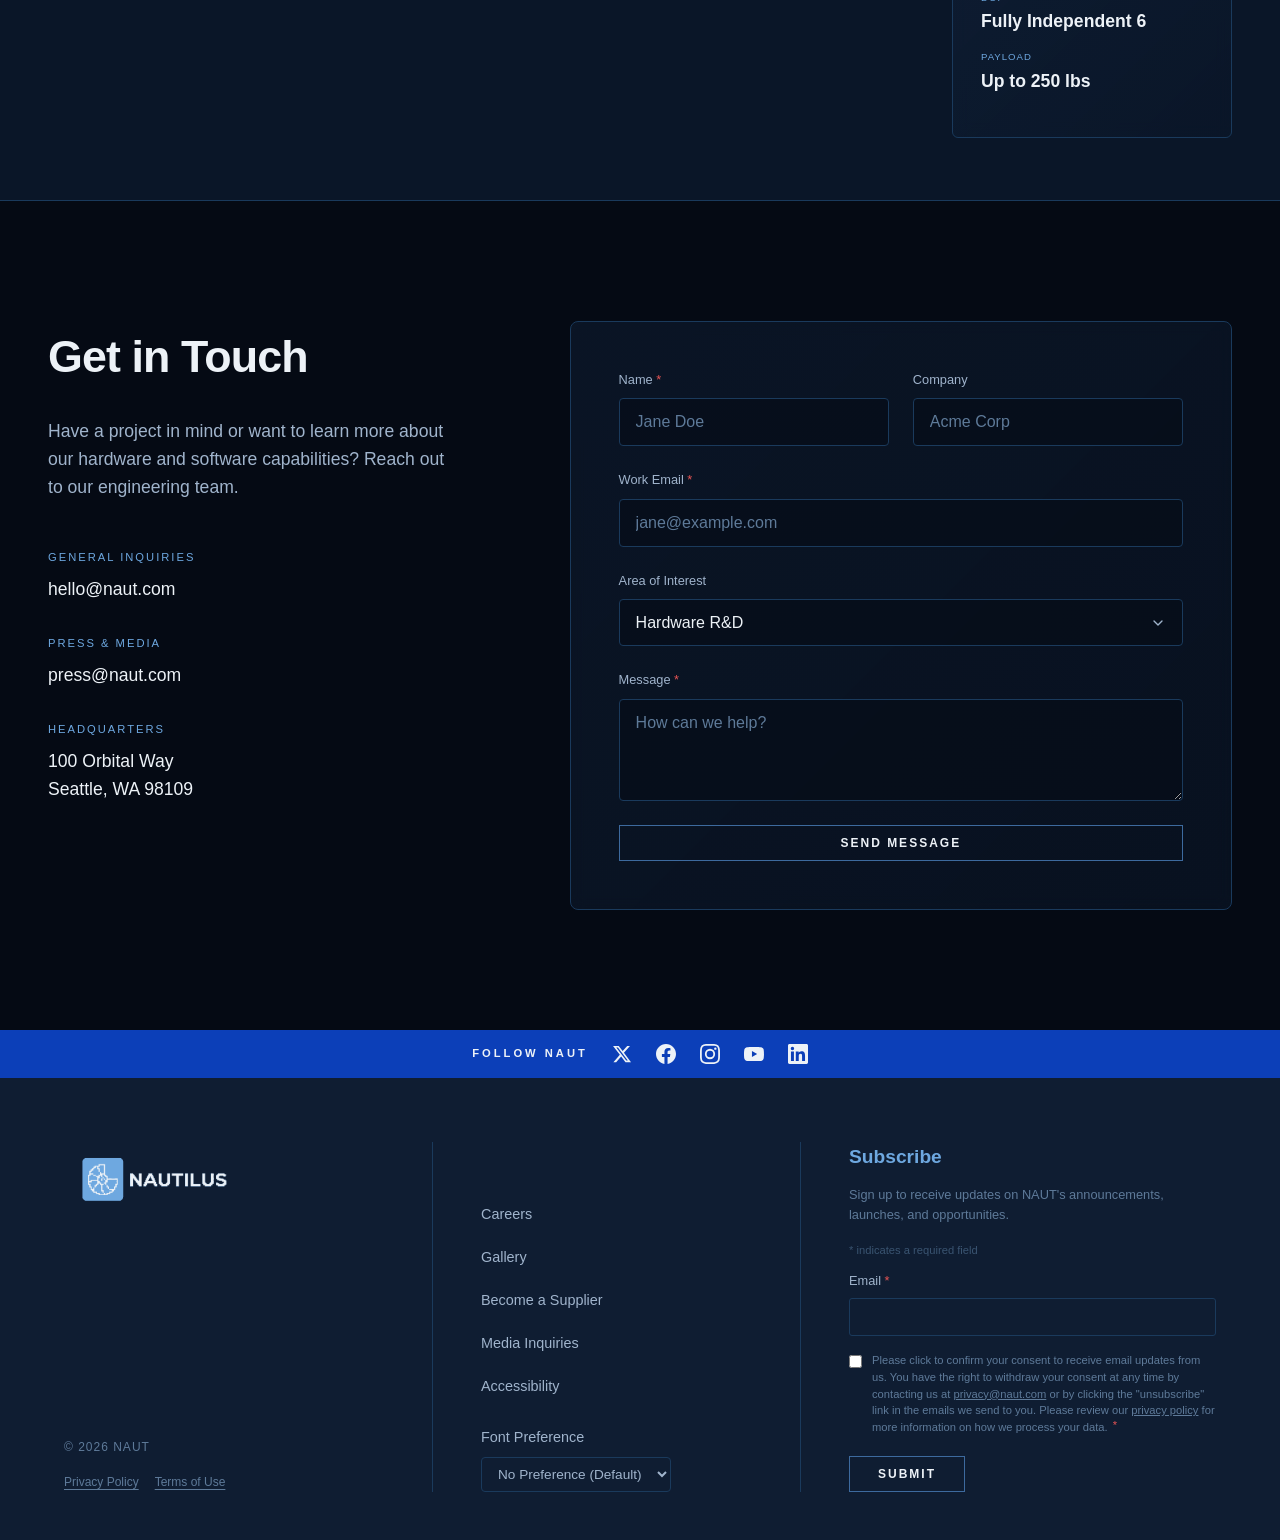
==== commit b4b4993e: "Update logo image and size to match established theme" ====
--- a/index.html
+++ b/index.html
@@ -12,8 +12,7 @@
 
     <header>
         <div class="logo">
-            <svg viewBox="0 0 24 24" width="20" height="20" fill="currentColor" style="margin-right: 8px;"><path d="M12 2L2 7l10 5 10-5-10-5zM2 17l10 5 10-5M2 12l10 5 10-5" stroke="currentColor" stroke-width="2" stroke-linejoin="round" fill="none"/></svg>
-            NAUT
+            <img src="assets/images/naut_logo.png" alt="NAUTiLUS Logo" style="height: 48px; width: auto; object-fit: contain;">
         </div>
         <div class="header-subtitle">AI & Data Consultants</div>
         <button class="burger" id="burger-btn" aria-label="Toggle menu">
@@ -195,7 +194,9 @@
                 <div class="footer-main">
 
                         <div class="footer-brand">
-                <div class="footer-logo">NAUT</div>
+                <div class="footer-logo">
+                    <img src="assets/images/naut_logo.png" alt="NAUTiLUS Logo" style="height: 72px; width: auto; object-fit: contain;">
+                </div>
                 <div>
                     <p class="footer-copyright">&copy; 2026 NAUT</p>
                     <div class="footer-legal">
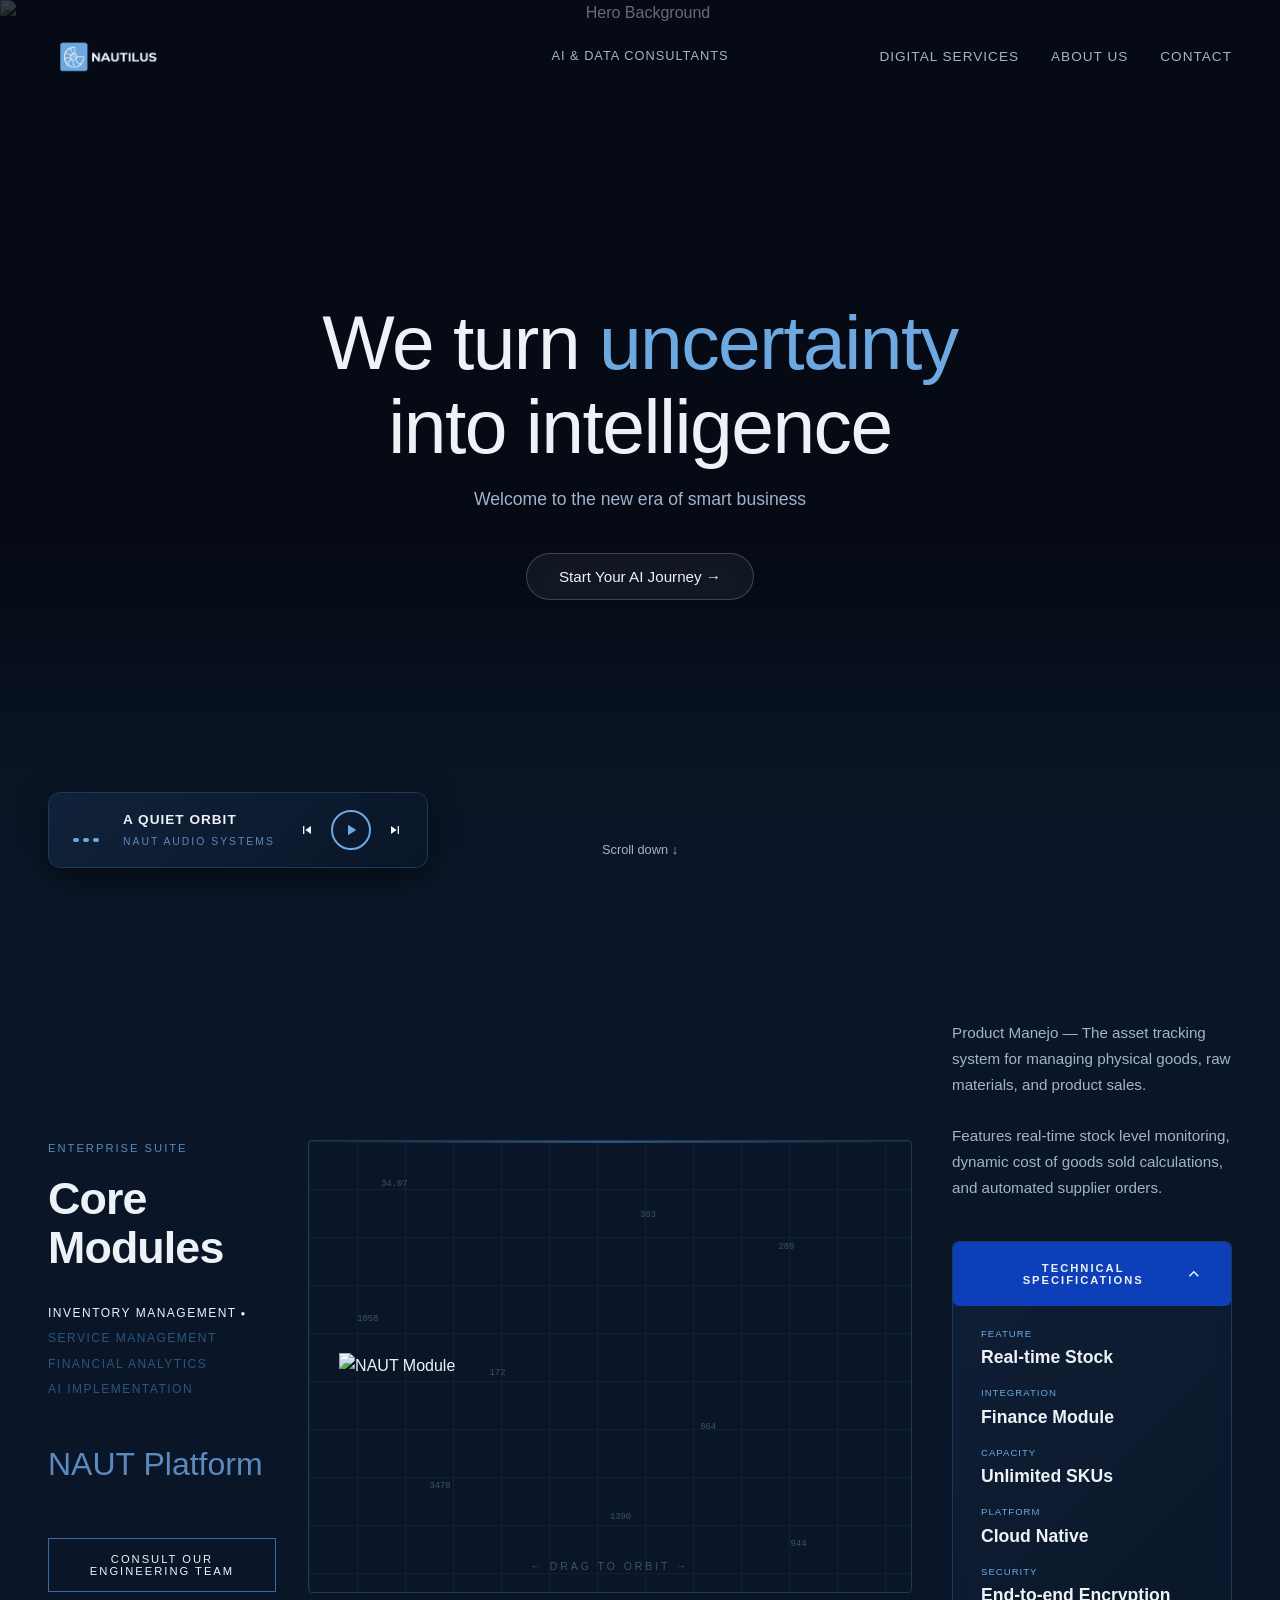
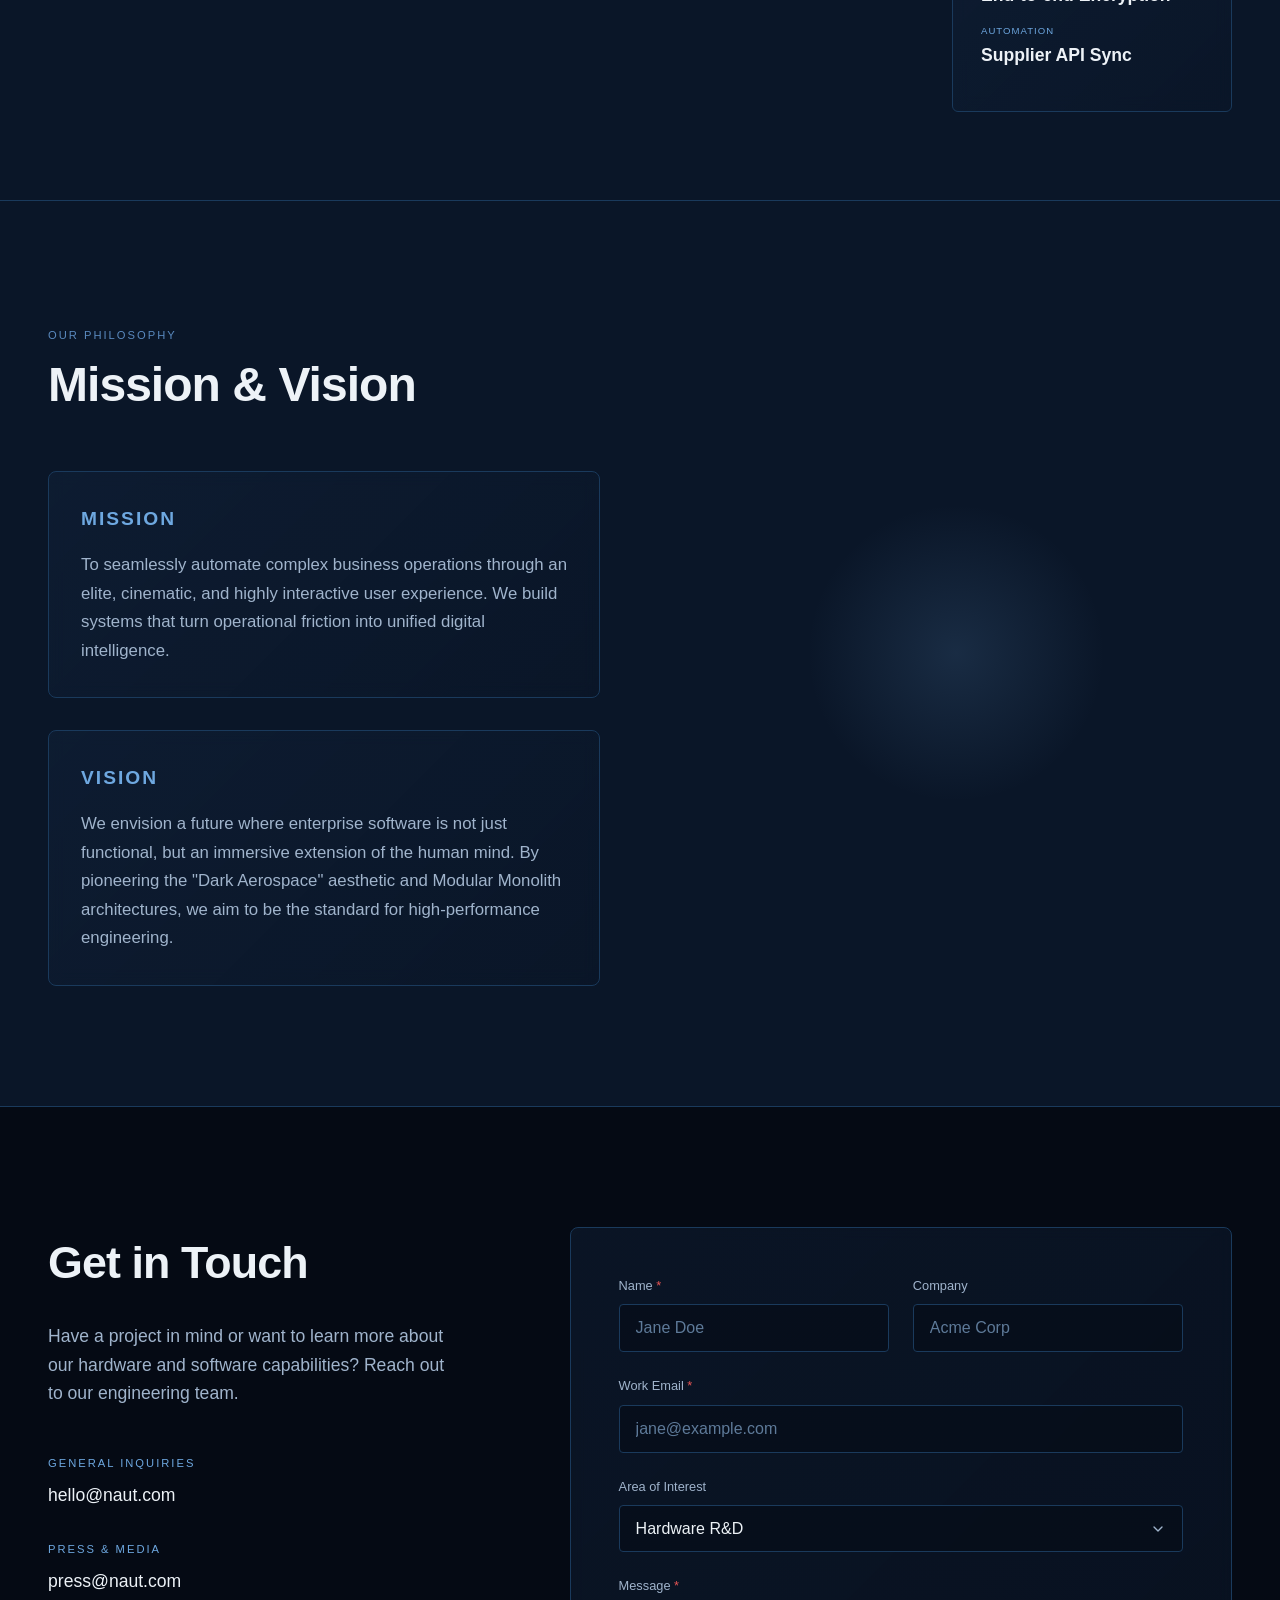
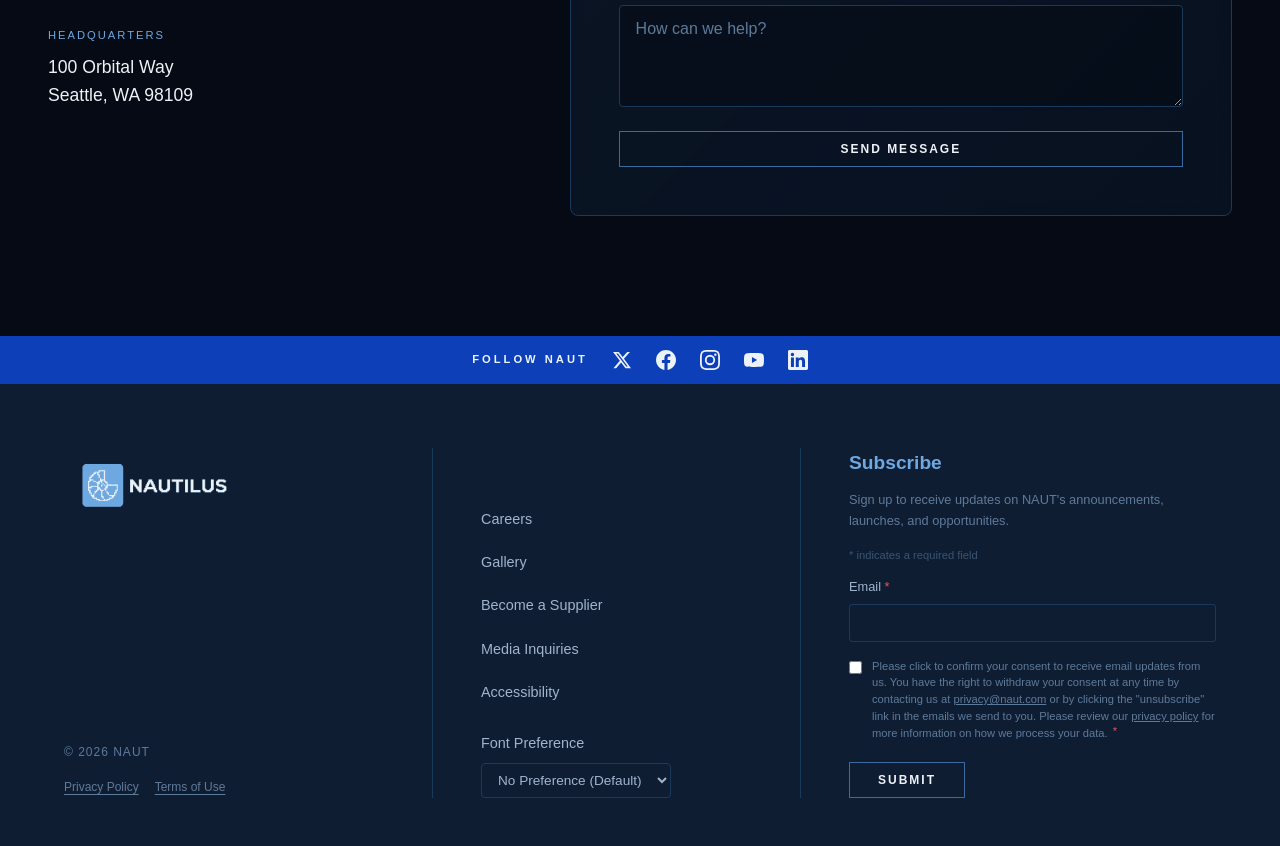
==== commit 6aa1b409: "Add About Us section with Mission and Vision" ====
--- a/index.html
+++ b/index.html
@@ -23,7 +23,7 @@
         <nav id="main-nav">
             <ul>
                 <li><a href="#solutions">Digital Services</a></li>
-                <li><a href="#technology">Hardware R&D</a></li>
+                <li><a href="#about">About Us</a></li>
                 <li><a href="#contact">Contact</a></li>
             </ul>
         </nav>
@@ -45,15 +45,15 @@
     <section id="solutions" class="showcase">
 
                 <div class="showcase-left">
-            <span class="showcase-label">Hardware R&D Division</span>
-            <h2 class="showcase-title">Marciana</h2>
+            <span class="showcase-label">Enterprise Suite</span>
+            <h2 class="showcase-title">Core Modules</h2>
             <ul class="showcase-tags" id="showcase-tags">
-                <li class="active" data-category="heavy-lift">Heavy Lift</li>
-                <li data-category="agility">Agility</li>
-                <li data-category="compact">Compact</li>
-                <li data-category="endurance">Endurance</li>
+                <li class="active" data-category="inventory">Inventory Management</li>
+                <li data-category="services">Service Management</li>
+                <li data-category="finance">Financial Analytics</li>
+                <li data-category="ai">AI Implementation</li>
             </ul>
-            <p class="showcase-subtitle">Project Leviathan</p>
+            <p class="showcase-subtitle">NAUT Platform</p>
             <button class="btn-outline">Consult Our Engineering Team</button>
         </div>
 
@@ -69,16 +69,14 @@
                 <span class="coord" style="top:82%;left:50%">1390</span>
                 <span class="coord" style="top:88%;left:80%">944</span>
 
-                <img src="assets/images/base-marciana.png" alt="Base Marciana" class="base-marciana">
+                <img src="assets/images/inventory_module.png" alt="NAUT Module" class="base-marciana" id="showcase-img">
                 <span class="orbit-hint">← Drag to orbit →</span>
             </div>
         </div>
 
                 <div class="showcase-right">
             <p class="showcase-desc" id="showcase-desc">
-                We engineer custom software, complex e-commerce architectures, and AI integrations for enterprise clients. 
-                <br><br>
-                This digital foundation drives our physical R&D, such as the Marciana vehicle, designed for precise actuation and heavy payloads across planetary-scale construction sites.
+                Product Manejo — The asset tracking system for managing physical goods, raw materials, and product sales.<br><br>Features real-time stock level monitoring, dynamic cost of goods sold calculations, and automated supplier orders.
             </p>
 
             <div class="specs-panel">
@@ -88,33 +86,55 @@
                 </button>
                 <div class="specs-body open" id="specs-body">
                     <div class="spec-row">
-                        <div class="spec-label" id="spec-label-0">Endurance</div>
-                        <div class="spec-value" id="spec-value-0">Up to 12 hrs</div>
-                    </div>
-                    <div class="spec-row">
-                        <div class="spec-label" id="spec-label-1">Depth</div>
-                        <div class="spec-value" id="spec-value-1">5,000 ft</div>
-                    </div>
-                    <div class="spec-row">
-                        <div class="spec-label" id="spec-label-2">Range</div>
-                        <div class="spec-value" id="spec-value-2">Up to 12 nmi</div>
-                    </div>
-                    <div class="spec-row">
-                        <div class="spec-label" id="spec-label-3">Length</div>
-                        <div class="spec-value" id="spec-value-3">80 inches</div>
-                    </div>
-                    <div class="spec-row">
-                        <div class="spec-label" id="spec-label-4">DoF</div>
-                        <div class="spec-value" id="spec-value-4">Fully Independent 6</div>
-                    </div>
-                    <div class="spec-row">
-                        <div class="spec-label" id="spec-label-5">Payload</div>
-                        <div class="spec-value" id="spec-value-5">Up to 250 lbs</div>
-                    </div>
-                </div>
-            </div>
-        </div>
-
+                        <div class="spec-label" id="spec-label-0">Feature</div>
+                        <div class="spec-value" id="spec-value-0">Real-time Stock</div>
+                    </div>
+                    <div class="spec-row">
+                        <div class="spec-label" id="spec-label-1">Integration</div>
+                        <div class="spec-value" id="spec-value-1">Finance Module</div>
+                    </div>
+                    <div class="spec-row">
+                        <div class="spec-label" id="spec-label-2">Capacity</div>
+                        <div class="spec-value" id="spec-value-2">Unlimited SKUs</div>
+                    </div>
+                    <div class="spec-row">
+                        <div class="spec-label" id="spec-label-3">Platform</div>
+                        <div class="spec-value" id="spec-value-3">Cloud Native</div>
+                    </div>
+                    <div class="spec-row">
+                        <div class="spec-label" id="spec-label-4">Security</div>
+                        <div class="spec-value" id="spec-value-4">End-to-end Encryption</div>
+                    </div>
+                    <div class="spec-row">
+                        <div class="spec-label" id="spec-label-5">Automation</div>
+                        <div class="spec-value" id="spec-value-5">Supplier API Sync</div>
+                    </div>
+                </div>
+            </div>
+        </div>
+
+    </section>
+
+    <section id="about" class="about-section">
+        <div class="about-container">
+            <div class="about-content">
+                <span class="showcase-label">Our Philosophy</span>
+                <h2>Mission & Vision</h2>
+                <div class="about-grid">
+                    <div class="about-card">
+                        <h3>Mission</h3>
+                        <p>To seamlessly automate complex business operations through an elite, cinematic, and highly interactive user experience. We build systems that turn operational friction into unified digital intelligence.</p>
+                    </div>
+                    <div class="about-card">
+                        <h3>Vision</h3>
+                        <p>We envision a future where enterprise software is not just functional, but an immersive extension of the human mind. By pioneering the "Dark Aerospace" aesthetic and Modular Monolith architectures, we aim to be the standard for high-performance engineering.</p>
+                    </div>
+                </div>
+            </div>
+            <div class="about-visual">
+                <div class="glow-sphere"></div>
+            </div>
+        </div>
     </section>
 
     <section id="contact" class="contact-section">
@@ -272,6 +292,16 @@
     </div>
 
     <script>
+        // Navbar scroll effect
+        const header = document.querySelector('header');
+        window.addEventListener('scroll', () => {
+            if (window.scrollY > 50) {
+                header.classList.add('scrolled');
+            } else {
+                header.classList.remove('scrolled');
+            }
+        });
+
         // Burger menu toggle
         const burger = document.getElementById('burger-btn');
         const nav = document.getElementById('main-nav');
@@ -297,48 +327,52 @@
 
         // --- Category data ---
         const categoryData = {
-            'heavy-lift': {
-                desc: 'We engineer custom software, complex e-commerce architectures, and AI integrations for enterprise clients.<br><br>This digital foundation drives our physical R&D, such as the Marciana vehicle, designed for precise actuation and heavy payloads across planetary-scale construction sites.',
+            'inventory': {
+                desc: 'Product Manejo — The asset tracking system for managing physical goods, raw materials, and product sales.<br><br>Features real-time stock level monitoring, dynamic cost of goods sold calculations, and automated supplier orders.',
+                image: 'assets/images/inventory_module.png',
                 specs: [
-                    { label: 'Endurance',  value: 'Up to 12 hrs' },
-                    { label: 'Depth',      value: '5,000 ft' },
-                    { label: 'Range',      value: 'Up to 12 nmi' },
-                    { label: 'Length',     value: '80 inches' },
-                    { label: 'DoF',        value: 'Fully Independent 6' },
-                    { label: 'Payload',    value: 'Up to 250 lbs' }
+                    { label: 'Feature',  value: 'Real-time Stock' },
+                    { label: 'Integration',  value: 'Finance Module' },
+                    { label: 'Capacity',      value: 'Unlimited SKUs' },
+                    { label: 'Platform',     value: 'Cloud Native' },
+                    { label: 'Security',        value: 'End-to-end Encryption' },
+                    { label: 'Automation',    value: 'Supplier API Sync' }
                 ]
             },
-            'agility': {
-                desc: 'Our digital infrastructure supports rapid scaling and complex operational logic for modern businesses.<br><br>In the physical realm, this technology translates to autonomous maneuvering and high-speed repositioning in complex terrain.',
+            'services': {
+                desc: 'Service Management — The operational scheduling engine designed to manage logistical booking and provider assignments.<br><br>Includes interactive calendars for blocking dates, managing recurring operations, and deep integration with our ledger system.',
+                image: 'assets/images/service_module.png',
                 specs: [
-                    { label: 'Endurance',  value: 'Up to 6 hrs' },
-                    { label: 'Max Speed',  value: '8.5 knots' },
-                    { label: 'Range',      value: 'Up to 18 nmi' },
-                    { label: 'Length',     value: '52 inches' },
-                    { label: 'DoF',        value: 'Fully Independent 6' },
-                    { label: 'Turn Radius', value: '< 2 ft' }
+                    { label: 'Feature',  value: 'Interactive Calendar' },
+                    { label: 'Logistics',  value: 'Provider Assignment' },
+                    { label: 'Integration',      value: 'Inventory Deductions' },
+                    { label: 'Platform',     value: 'Cloud Native' },
+                    { label: 'Time Tracking',        value: 'Automated Billing' },
+                    { label: 'Scale', value: 'Enterprise Level' }
                 ]
             },
-            'compact': {
-                desc: 'We build lightweight, highly efficient APIs and digital networks that deploy instantly.<br><br>This philosophy mirrors our hardware R&D: designing man-portable physical systems with a minimal deployment footprint.',
+            'finance': {
+                desc: 'Finance Analitica — The financial heartbeat of the platform. A passive aggregator that listens to activities across the ecosystem to generate real-time financial insights.<br><br>Track operating income, expenditure, and calculate net profit dynamically.',
+                image: 'assets/images/finance_module.png',
                 specs: [
-                    { label: 'Endurance',  value: 'Up to 4 hrs' },
-                    { label: 'Depth',      value: '1,000 ft' },
-                    { label: 'Range',      value: 'Up to 5 nmi' },
-                    { label: 'Length',     value: '32 inches' },
-                    { label: 'Weight',     value: '18 lbs' },
-                    { label: 'Payload',    value: 'Up to 15 lbs' }
+                    { label: 'Feature',  value: 'Real-time Dashboards' },
+                    { label: 'Automation',  value: 'Ledger Updates' },
+                    { label: 'Analytics',      value: 'Cash Flow Trends' },
+                    { label: 'Compliance',     value: 'Enterprise Grade' },
+                    { label: 'Scale',     value: 'Multi-Entity Support' },
+                    { label: 'Export',    value: 'Automated Reporting' }
                 ]
             },
-            'endurance': {
-                desc: 'Our enterprise software solutions are engineered for maximum operational uptime and sustained performance.<br><br>In tandem, NAUT Labs builds autonomous physical systems featuring advanced power management for long-duration tasks.',
+            'ai': {
+                desc: 'AI Implementation — Our advanced predictive engine that analyzes historical data to forecast trends and optimize workflows.<br><br>From anticipating inventory shortages to dynamically adjusting service schedules, the AI core brings true autonomy to your business operations.',
+                image: 'assets/images/ai_module.png',
                 specs: [
-                    { label: 'Endurance',  value: 'Up to 48 hrs' },
-                    { label: 'Depth',      value: '3,000 ft' },
-                    { label: 'Range',      value: 'Up to 60 nmi' },
-                    { label: 'Length',     value: '96 inches' },
-                    { label: 'DoF',        value: 'Fully Independent 4' },
-                    { label: 'Payload',    value: 'Up to 120 lbs' }
+                    { label: 'Core',  value: 'Predictive Modeling' },
+                    { label: 'Optimization',  value: 'Dynamic Scheduling' },
+                    { label: 'Analysis',      value: 'Pattern Recognition' },
+                    { label: 'Processing',     value: 'Quantum-Ready' },
+                    { label: 'Security',        value: 'Isolated Instances' },
+                    { label: 'Learning',    value: 'Continuous Feedback' }
                 ]
             }
         };
@@ -359,6 +393,16 @@
 
                 // Update description
                 descEl.innerHTML = data.desc;
+
+                // Update Image with animation
+                const imgEl = document.getElementById('showcase-img');
+                if (imgEl && data.image && !imgEl.src.endsWith(data.image)) {
+                    imgEl.classList.add('fade-out');
+                    setTimeout(() => {
+                        imgEl.src = data.image;
+                        setTimeout(() => imgEl.classList.remove('fade-out'), 50);
+                    }, 300); // Wait for fade out transition
+                }
 
                 // Update spec rows
                 data.specs.forEach((spec, i) => {
@@ -370,9 +414,7 @@
                     }
                 });
 
-                // Ensure specs are expanded
-                specsToggle.setAttribute('aria-expanded', 'true');
-                specsBody.classList.add('open');
+                // Intentionally preserving the current open/closed state of the specs panel.
             });
         });
         // --- AUDIO PLAYER LOGIC ---
--- a/css/styles.css
+++ b/css/styles.css
@@ -36,6 +36,9 @@
 }
 
 /* --- RESET & GLOBAL --- */
+html {
+    scroll-behavior: smooth;
+}
 * {
     margin: 0;
     padding: 0;
@@ -71,6 +74,14 @@
     grid-template-columns: 1fr auto 1fr;
     align-items: center;
     z-index: 100;
+    transition: all 0.3s ease;
+}
+
+header.scrolled {
+    background-color: var(--bg-void);
+    padding: 16px 48px;
+    box-shadow: 0 4px 20px rgba(0, 0, 0, 0.4);
+    border-bottom: 1px solid var(--accent-100);
 }
 
 .logo {
@@ -393,6 +404,12 @@
     clip-path: polygon(0 0, 100% 0, 100% 75%, 0 75%);
     mix-blend-mode: lighten;
     filter: drop-shadow(0 8px 40px var(--glow));
+    transition: opacity 0.3s ease, transform 0.3s ease;
+}
+
+.base-marciana.fade-out {
+    opacity: 0;
+    transform: scale(0.97);
 }
 
 .orbit-hint {
@@ -492,6 +509,88 @@
     font-size: 1.1rem;
     font-weight: 600;
     color: var(--text-primary);
+}
+
+/* --- ABOUT SECTION --- */
+.about-section {
+    background: var(--bg-deep);
+    padding: 120px 48px;
+    border-top: 1px solid var(--accent-100);
+    position: relative;
+    overflow: hidden;
+}
+
+.about-container {
+    max-width: 1200px;
+    margin: 0 auto;
+    display: grid;
+    grid-template-columns: 1fr 1fr;
+    gap: 80px;
+    align-items: center;
+}
+
+.about-content h2 {
+    font-size: 3rem;
+    font-weight: 700;
+    letter-spacing: -0.02em;
+    margin-bottom: 48px;
+    color: var(--text-primary);
+}
+
+.about-grid {
+    display: flex;
+    flex-direction: column;
+    gap: 32px;
+}
+
+.about-card {
+    background: linear-gradient(135deg, rgba(20, 38, 64, 0.4), rgba(10, 22, 40, 0.6));
+    border: 1px solid var(--accent-100);
+    border-radius: 8px;
+    padding: 32px;
+    backdrop-filter: blur(8px);
+    transition: transform 0.3s ease, border-color 0.3s ease;
+}
+
+.about-card:hover {
+    transform: translateY(-5px);
+    border-color: var(--accent-500);
+}
+
+.about-card h3 {
+    font-size: 1.2rem;
+    color: var(--accent-500);
+    margin-bottom: 16px;
+    letter-spacing: 2px;
+    text-transform: uppercase;
+}
+
+.about-card p {
+    font-size: 1.05rem;
+    color: var(--text-secondary);
+    line-height: 1.7;
+}
+
+.about-visual {
+    position: relative;
+    height: 100%;
+    display: flex;
+    justify-content: center;
+    align-items: center;
+}
+
+.glow-sphere {
+    width: 300px;
+    height: 300px;
+    border-radius: 50%;
+    background: radial-gradient(circle at center, var(--accent-500) 0%, transparent 70%);
+    opacity: 0.15;
+    animation: pulseGlow 6s infinite alternate;
+}
+
+@keyframes pulseGlow {
+    0% { transform: scale(1); opacity: 0.15; }
+    100% { transform: scale(1.1); opacity: 0.25; }
 }
 
 /* --- CONTACT SECTION --- */
